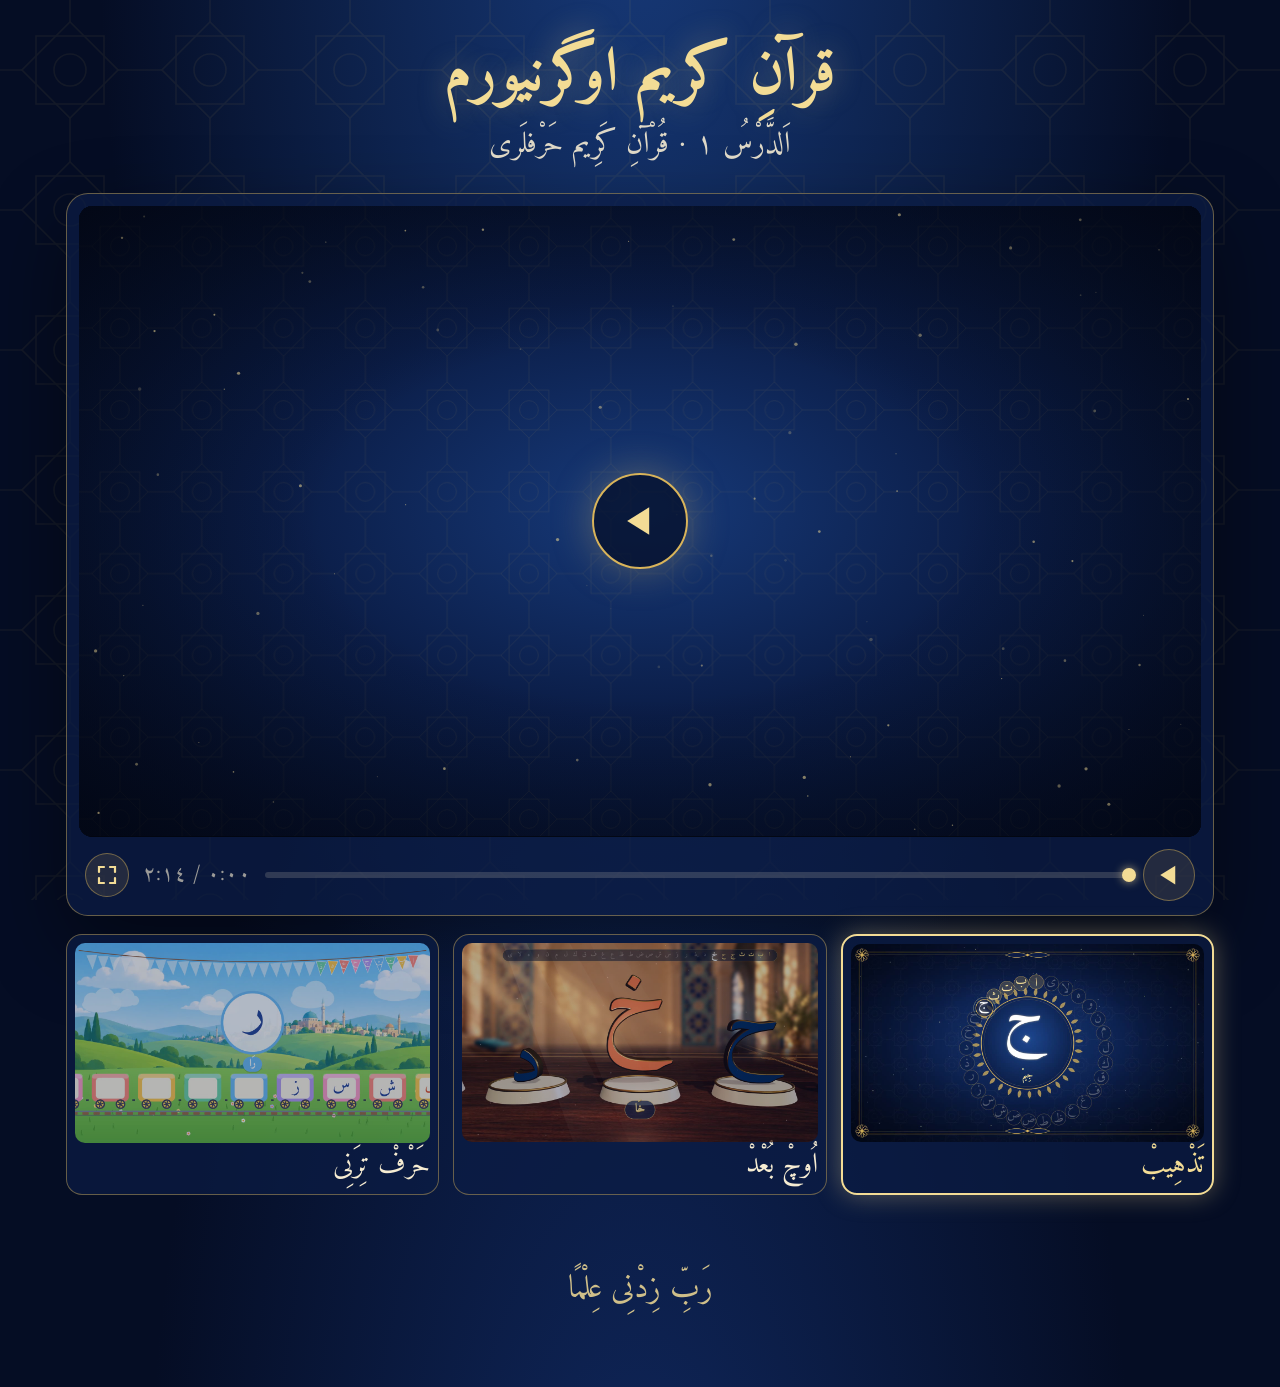
==== ders/index.html @ 4e563a99 "Canlı oynatıcı: ses + veri, üç üslup tarayıcıda çizilir, üslup seçimi" ====
<!doctype html>
<html lang="ota" dir="rtl">
<head>
<meta charset="utf-8">
<meta name="viewport" content="width=device-width, initial-scale=1">
<meta name="robots" content="noindex, nofollow">
<title>قرآنِ كريم اوگرنيورم · اَلدَّرْسُ ١</title>
<link rel="preconnect" href="https://fonts.googleapis.com">
<link rel="preconnect" href="https://fonts.gstatic.com" crossorigin>
<link href="https://fonts.googleapis.com/css2?family=Amiri:wght@400;700&family=Amiri+Quran&display=swap" rel="stylesheet">
<link rel="modulepreload" href="js/main.js">
<style>
  :root {
    --zemin: #050d24; --kart: rgba(12, 28, 68, 0.72);
    --altin: #d9b45a; --altin2: #f3dc95; --fildisi: #f6ecd2; --soluk: rgba(246, 236, 210, 0.62);
    --cizgi: rgba(217, 180, 90, 0.45);
  }
  * { box-sizing: border-box; margin: 0; padding: 0; }
  html, body { background: var(--zemin); color: var(--fildisi); }
  body {
    font-family: "Amiri", serif; min-height: 100vh; overflow-x: hidden;
    background:
      radial-gradient(ellipse at 50% -10%, #173a7a 0%, transparent 60%),
      radial-gradient(ellipse at 50% 120%, #10285e 0%, transparent 55%), var(--zemin);
  }
  .girih { position: fixed; inset: 0; pointer-events: none; opacity: 0.07; z-index: 0;
    background-image: url("data:image/svg+xml,%3Csvg xmlns='http://www.w3.org/2000/svg' width='140' height='140'%3E%3Cg fill='none' stroke='%23d9b45a' stroke-width='1.6' transform='translate(70 70)'%3E%3Crect x='-34' y='-34' width='68' height='68'/%3E%3Crect x='-34' y='-34' width='68' height='68' transform='rotate(45)'/%3E%3Ccircle r='16'/%3E%3Cpath d='M-70 0 L-48 0 M48 0 L70 0 M0 -70 L0 -48 M0 48 L0 70'/%3E%3C/g%3E%3C/svg%3E"); }
  main { position: relative; z-index: 1; max-width: 1180px; margin: 0 auto; padding: 18px 16px 70px; }
  header { text-align: center; padding: 18px 0 22px; }
  h1 { font-size: clamp(34px, 5vw, 62px); font-weight: 700; color: var(--altin2); line-height: 1.25;
    text-shadow: 0 0 30px rgba(243, 220, 149, 0.35); }
  .alt { font-size: clamp(20px, 2.6vw, 30px); opacity: 0.9; margin-top: 4px; }

  .sahne { border: 1px solid var(--cizgi); border-radius: 22px; background: var(--kart); padding: 12px;
    box-shadow: 0 30px 80px rgba(0, 0, 0, 0.45); }
  .sahne:fullscreen { border: 0; border-radius: 0; padding: 0; background: #000; display: flex; flex-direction: column; justify-content: center; }
  .sahne:fullscreen .perde { border-radius: 0; flex: 1; display: flex; align-items: center; }
  .perde { position: relative; border-radius: 14px; overflow: hidden; background: #000; cursor: pointer; direction: ltr; }
  .buyukOynat { position: absolute; inset: 0; margin: auto; width: 96px; height: 96px; border-radius: 50%;
    border: 2px solid var(--altin); background: rgba(5, 13, 36, 0.72); color: var(--altin2); cursor: pointer;
    display: grid; place-items: center; box-shadow: 0 0 40px rgba(217, 180, 90, 0.35); transition: transform .2s; }
  .buyukOynat:hover { transform: scale(1.08); }
  .buyukOynat svg { width: 44px; height: 44px; }
  .donen { position: absolute; top: 16px; left: 16px; width: 30px; height: 30px; border-radius: 50%;
    border: 3px solid rgba(243, 220, 149, 0.25); border-top-color: var(--altin2); animation: don 0.9s linear infinite; }
  @keyframes don { to { transform: rotate(360deg); } }

  .denetim { display: flex; align-items: center; gap: 14px; padding: 12px 6px 2px; }
  .sahne:fullscreen .denetim { padding: 10px 18px 14px; }
  .dugme { flex: none; width: 52px; height: 52px; border-radius: 50%; border: 1px solid var(--cizgi);
    background: rgba(217, 180, 90, 0.12); color: var(--altin2); cursor: pointer; display: grid; place-items: center; }
  .dugme:hover { background: rgba(217, 180, 90, 0.25); }
  .dugme.kucuk { width: 44px; height: 44px; }
  .cubuk { flex: 1; height: 26px; position: relative; cursor: pointer; touch-action: none; }
  .cubuk::before { content: ""; position: absolute; inset: 10px 0; border-radius: 3px; background: rgba(246, 236, 210, 0.16); }
  .dolu { position: absolute; top: 10px; bottom: 10px; right: 0; border-radius: 3px;
    background: linear-gradient(270deg, var(--altin), var(--altin2)); }
  .dolu::after { content: ""; position: absolute; left: -7px; top: 50%; width: 14px; height: 14px; margin-top: -7px;
    border-radius: 50%; background: var(--altin2); box-shadow: 0 0 10px rgba(243, 220, 149, 0.7); }
  .zaman { flex: none; font-size: 22px; color: var(--soluk); min-width: 92px; text-align: center; }

  .usluplar { display: grid; grid-template-columns: repeat(3, 1fr); gap: 14px; margin-top: 18px; }
  .uslup { border: 1px solid var(--cizgi); border-radius: 16px; background: var(--kart); padding: 8px; cursor: pointer;
    color: var(--fildisi); font: inherit; display: flex; flex-direction: column; gap: 6px; transition: transform .2s, border-color .2s; }
  .uslup:hover { transform: translateY(-3px); }
  .uslup img { width: 100%; aspect-ratio: 16 / 9; object-fit: cover; border-radius: 10px; opacity: 0.7; transition: opacity .2s; }
  .uslup span { font-size: clamp(20px, 2.4vw, 28px); line-height: 1.3; }
  .uslup.secili { border: 2px solid var(--altin2); box-shadow: 0 0 26px rgba(243, 220, 149, 0.35); }
  .uslup.secili img { opacity: 1; }
  .uslup.secili span { color: var(--altin2); }
  .geri { display: inline-block; margin-top: 30px; color: var(--soluk); text-decoration: none; font-size: 22px; }
  footer { text-align: center; margin-top: 44px; font-family: "Amiri Quran", "Amiri", serif; font-size: 32px; color: var(--altin2); opacity: 0.85; }

  @media (max-width: 640px) {
    .sahne { padding: 8px; border-radius: 16px; }
    .usluplar { gap: 8px; }
    .uslup { padding: 5px; border-radius: 12px; }
    .denetim { gap: 8px; }
    .dugme { width: 44px; height: 44px; } .dugme.kucuk { width: 38px; height: 38px; }
    .zaman { font-size: 17px; min-width: 70px; }
    .buyukOynat { width: 72px; height: 72px; } .buyukOynat svg { width: 34px; height: 34px; }
  }
</style>
</head>
<body>
<div class="girih"></div>
<main>
  <header>
    <h1>قرآنِ كريم اوگرنيورم</h1>
    <div class="alt">اَلدَّرْسُ ١ · قُرْآنِ كَرِيم حَرْفلَرى</div>
  </header>
  <div id="kok"></div>
  <footer>رَبِّ زِدْنِى عِلْمًا</footer>
</main>
<script>window.remotion_staticBase = new URL("varlik", location.href).pathname;</script>
<script type="module" src="js/main.js"></script>
</body>
</html>
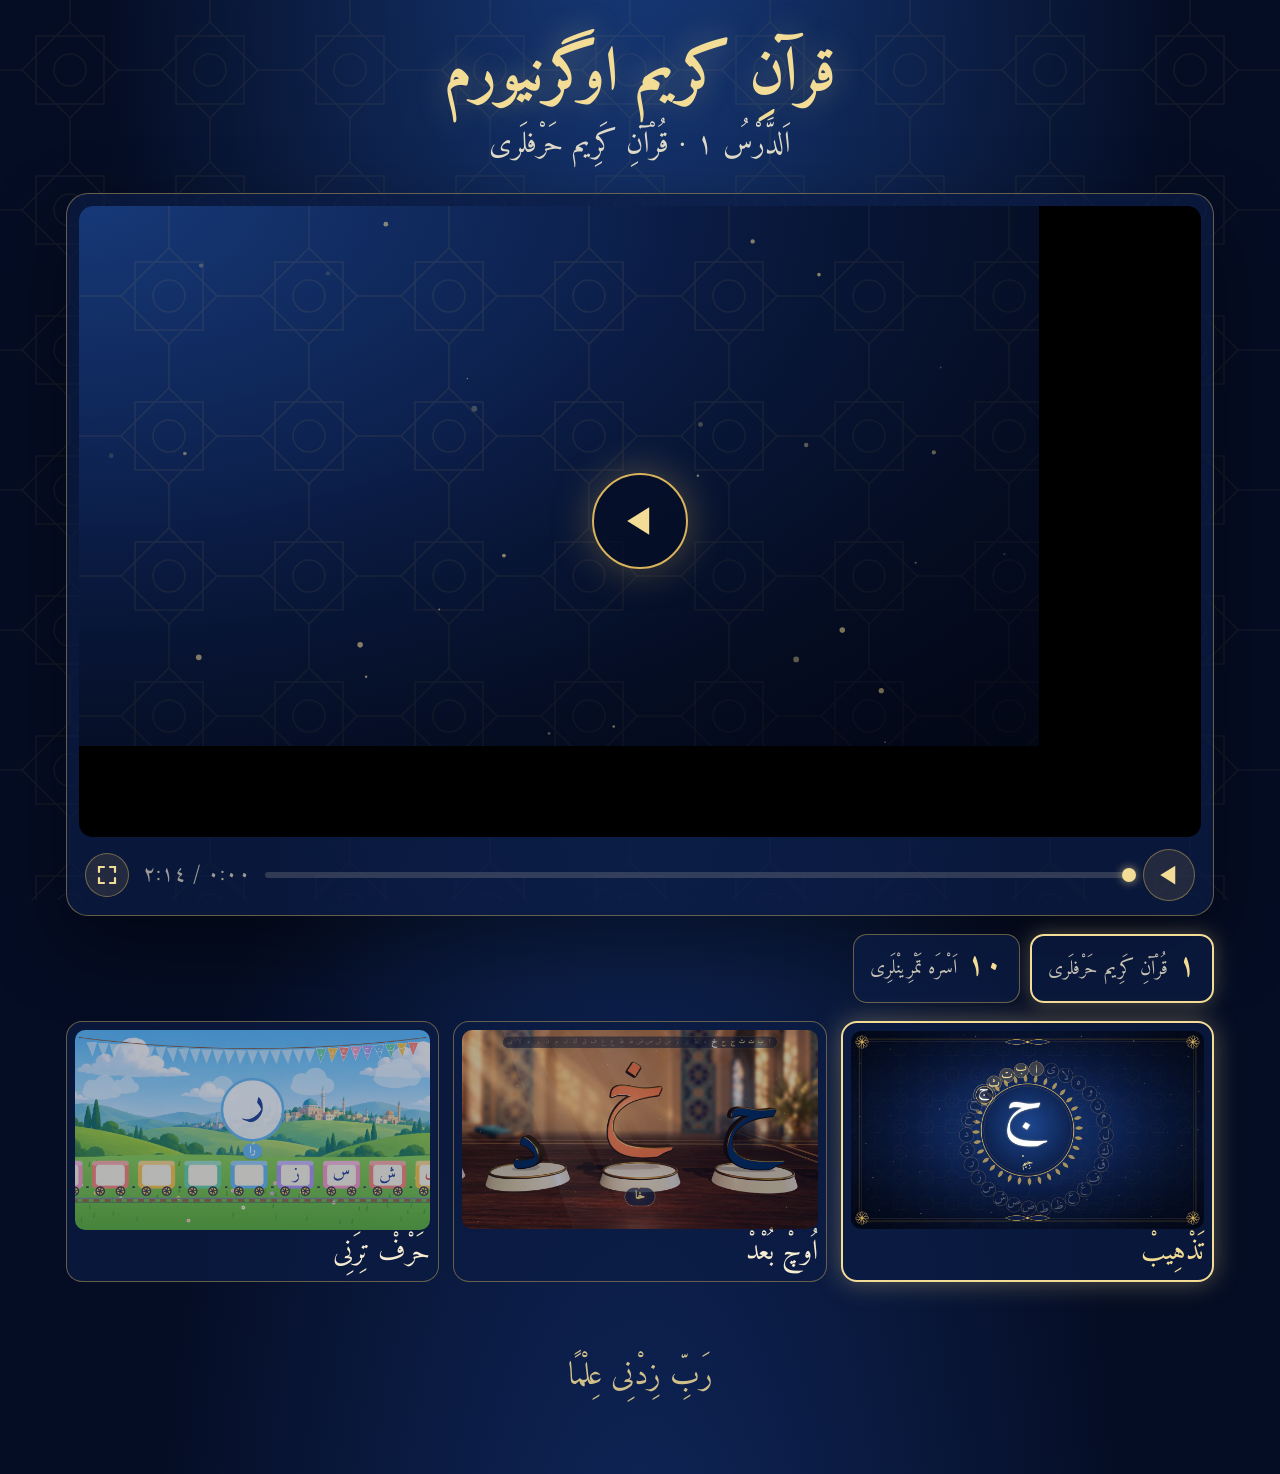
==== commit 825798da: "Kelime ızgarası kalıbı (üç üslup) + Ders 10 Esre; oynatıcıda ders seçimi Co-Authored-By: Claude Opus" ====
--- a/ders/index.html
+++ b/ders/index.html
@@ -59,6 +59,12 @@
     border-radius: 50%; background: var(--altin2); box-shadow: 0 0 10px rgba(243, 220, 149, 0.7); }
   .zaman { flex: none; font-size: 22px; color: var(--soluk); min-width: 92px; text-align: center; }
 
+  .dersler { display: flex; flex-wrap: wrap; gap: 10px; margin-top: 18px; }
+  .ders { border: 1px solid var(--cizgi); border-radius: 14px; background: var(--kart); color: var(--fildisi); font: inherit;
+    padding: 4px 16px 8px; cursor: pointer; display: flex; align-items: baseline; gap: 10px; }
+  .ders b { font-size: 30px; color: var(--altin2); }
+  .ders span { font-size: 20px; opacity: 0.8; }
+  .ders.secili { border: 2px solid var(--altin2); box-shadow: 0 0 20px rgba(243, 220, 149, 0.3); }
   .usluplar { display: grid; grid-template-columns: repeat(3, 1fr); gap: 14px; margin-top: 18px; }
   .uslup { border: 1px solid var(--cizgi); border-radius: 16px; background: var(--kart); padding: 8px; cursor: pointer;
     color: var(--fildisi); font: inherit; display: flex; flex-direction: column; gap: 6px; transition: transform .2s, border-color .2s; }
@@ -87,7 +93,7 @@
 <main>
   <header>
     <h1>قرآنِ كريم اوگرنيورم</h1>
-    <div class="alt">اَلدَّرْسُ ١ · قُرْآنِ كَرِيم حَرْفلَرى</div>
+    <div class="alt" id="altBaslik">اَلدَّرْسُ ١ · قُرْآنِ كَرِيم حَرْفلَرى</div>
   </header>
   <div id="kok"></div>
   <footer>رَبِّ زِدْنِى عِلْمًا</footer>
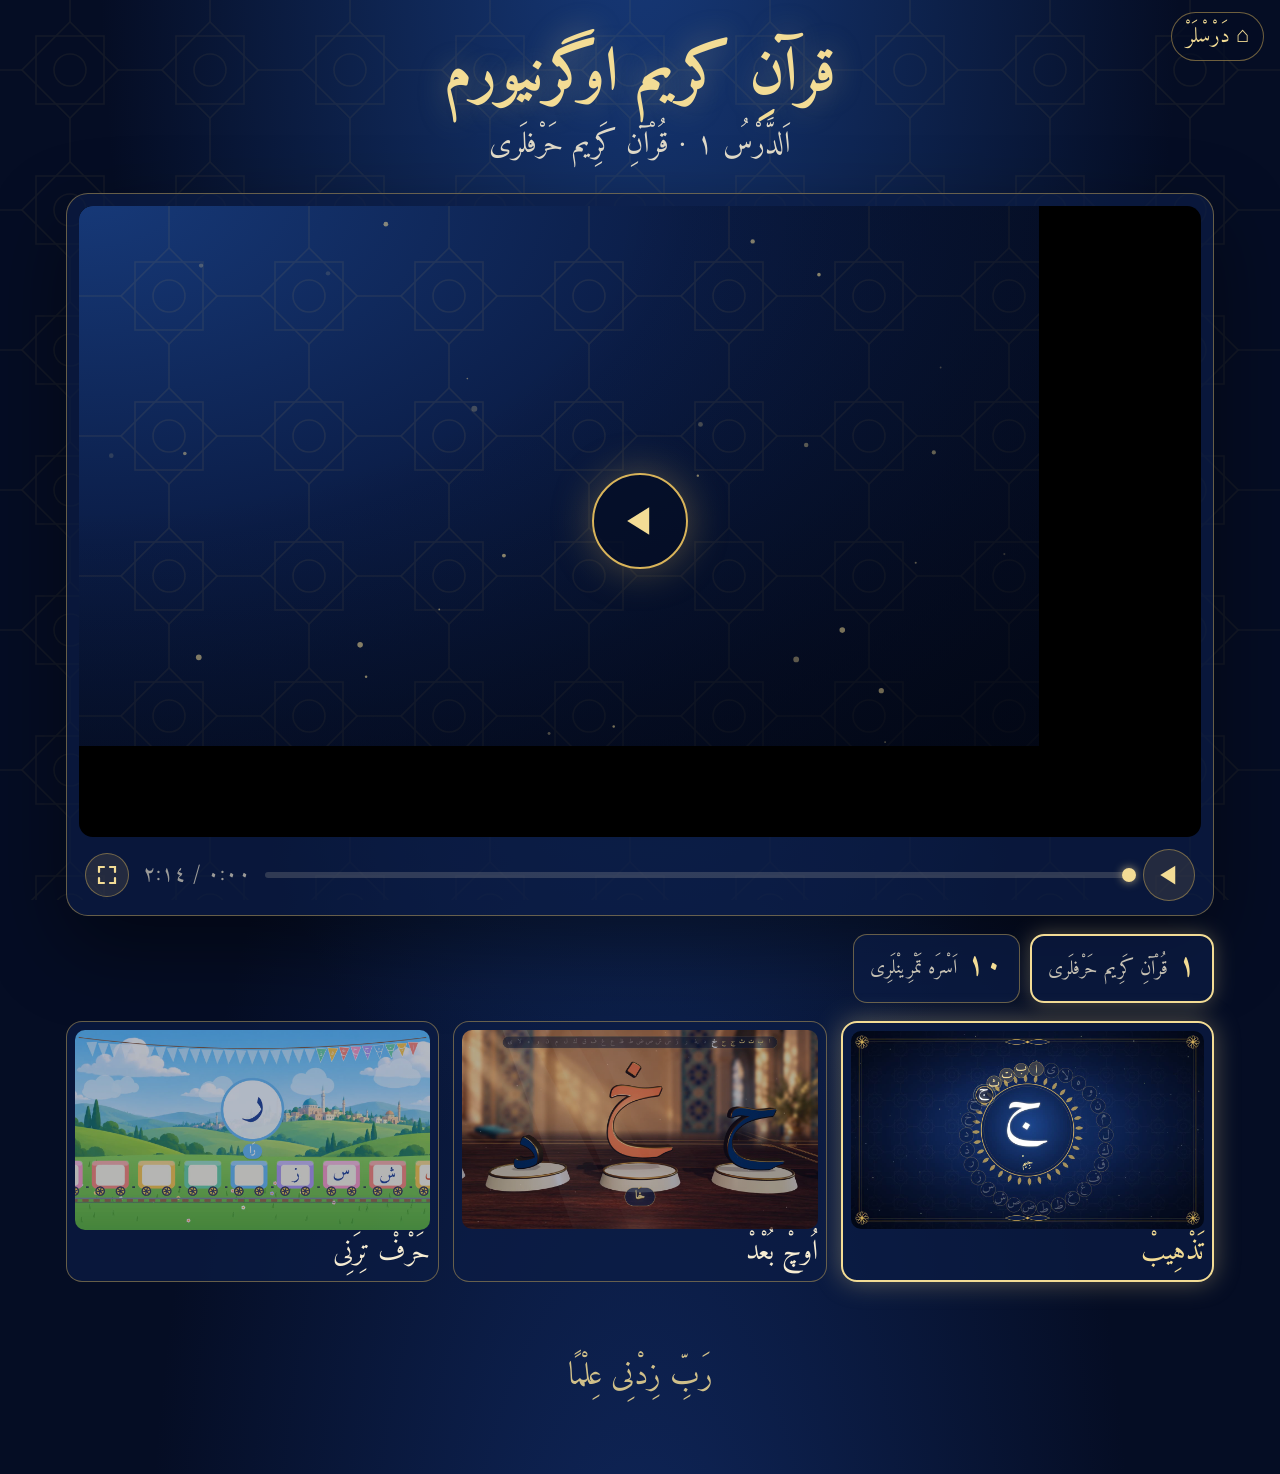
==== commit 412bfde0: "Ana sayfa: 103 derslik liste (1 ve 10 hazır, diğerleri yakında); oynatıcıdan ana sayfaya dönüş Co-Au" ====
--- a/ders/index.html
+++ b/ders/index.html
@@ -89,6 +89,7 @@
 </style>
 </head>
 <body>
+<a href="../" style="position:fixed;top:12px;right:16px;z-index:50;color:#f3dc95;text-decoration:none;font-family:Amiri,serif;font-size:22px;padding:4px 14px;border:1px solid rgba(217,180,90,.5);border-radius:999px;background:rgba(5,13,36,.7)">⌂ دَرْسْلَرْ</a>
 <div class="girih"></div>
 <main>
   <header>
